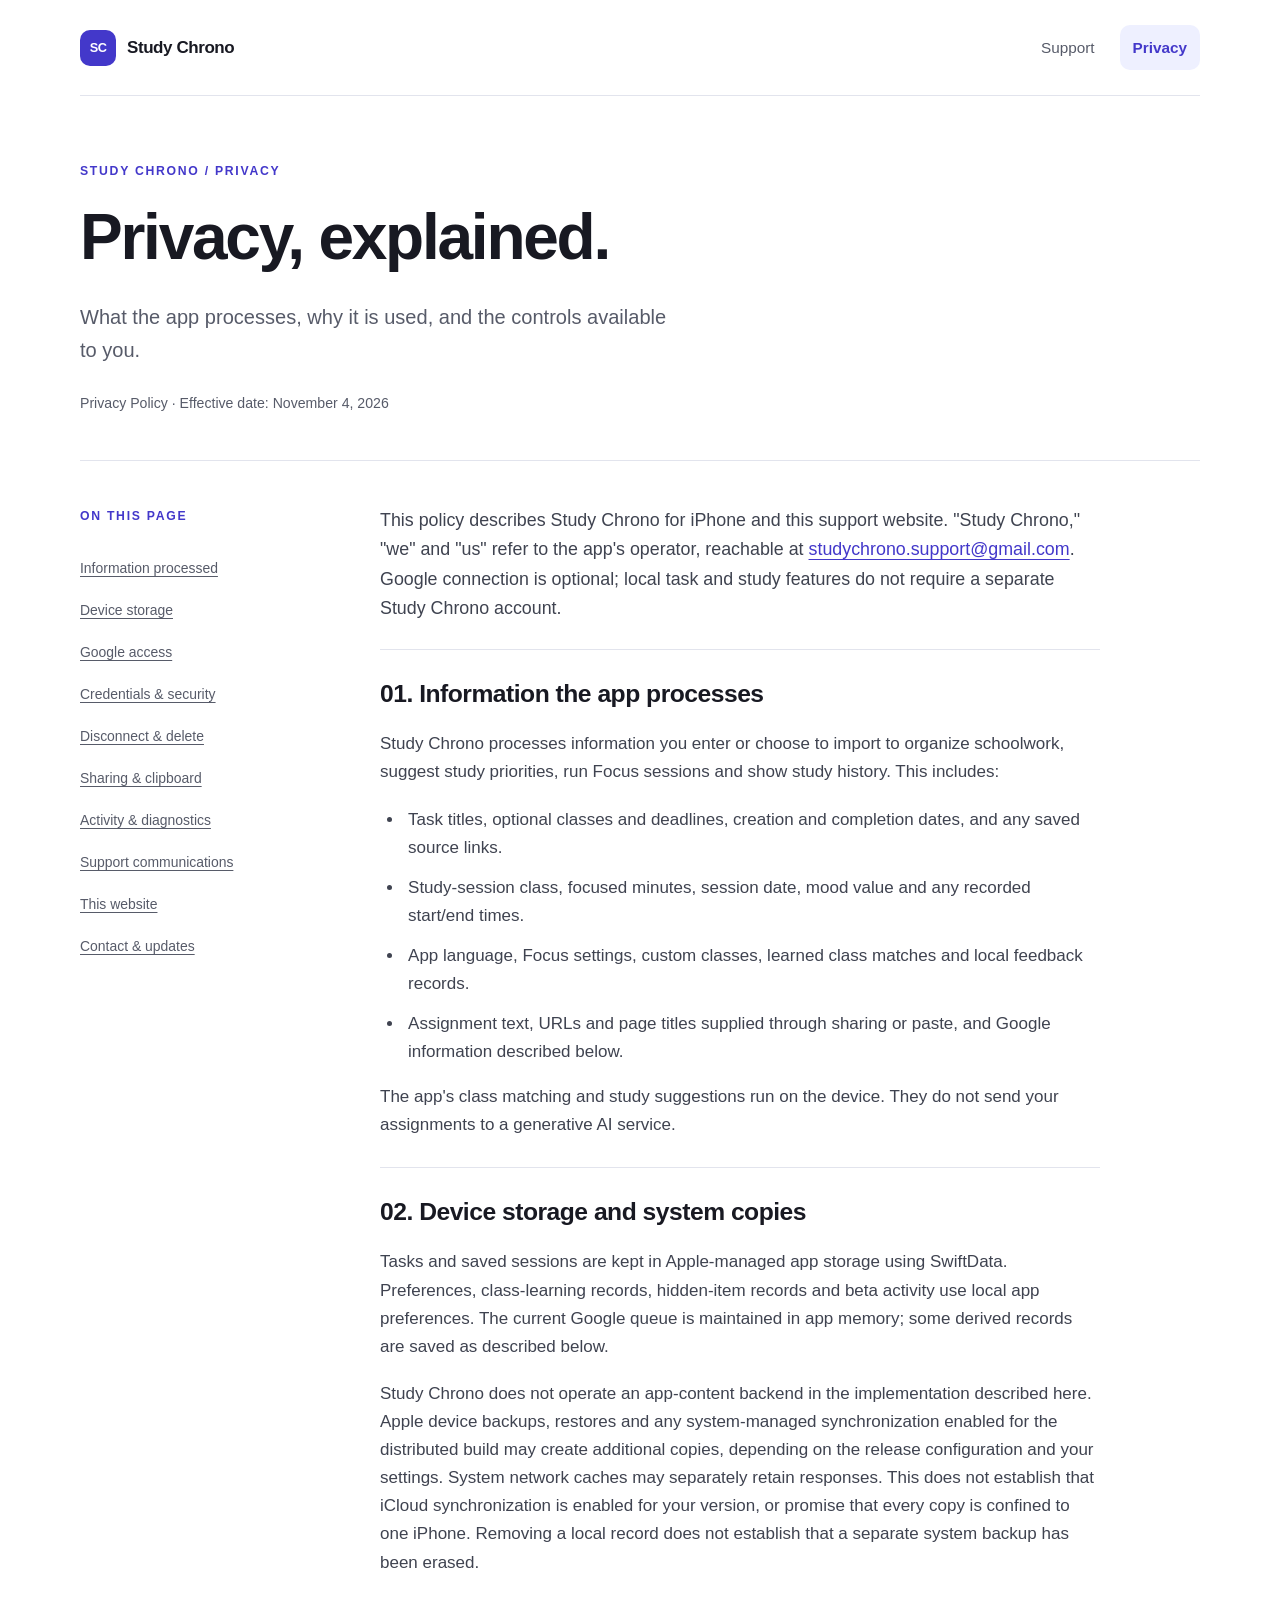
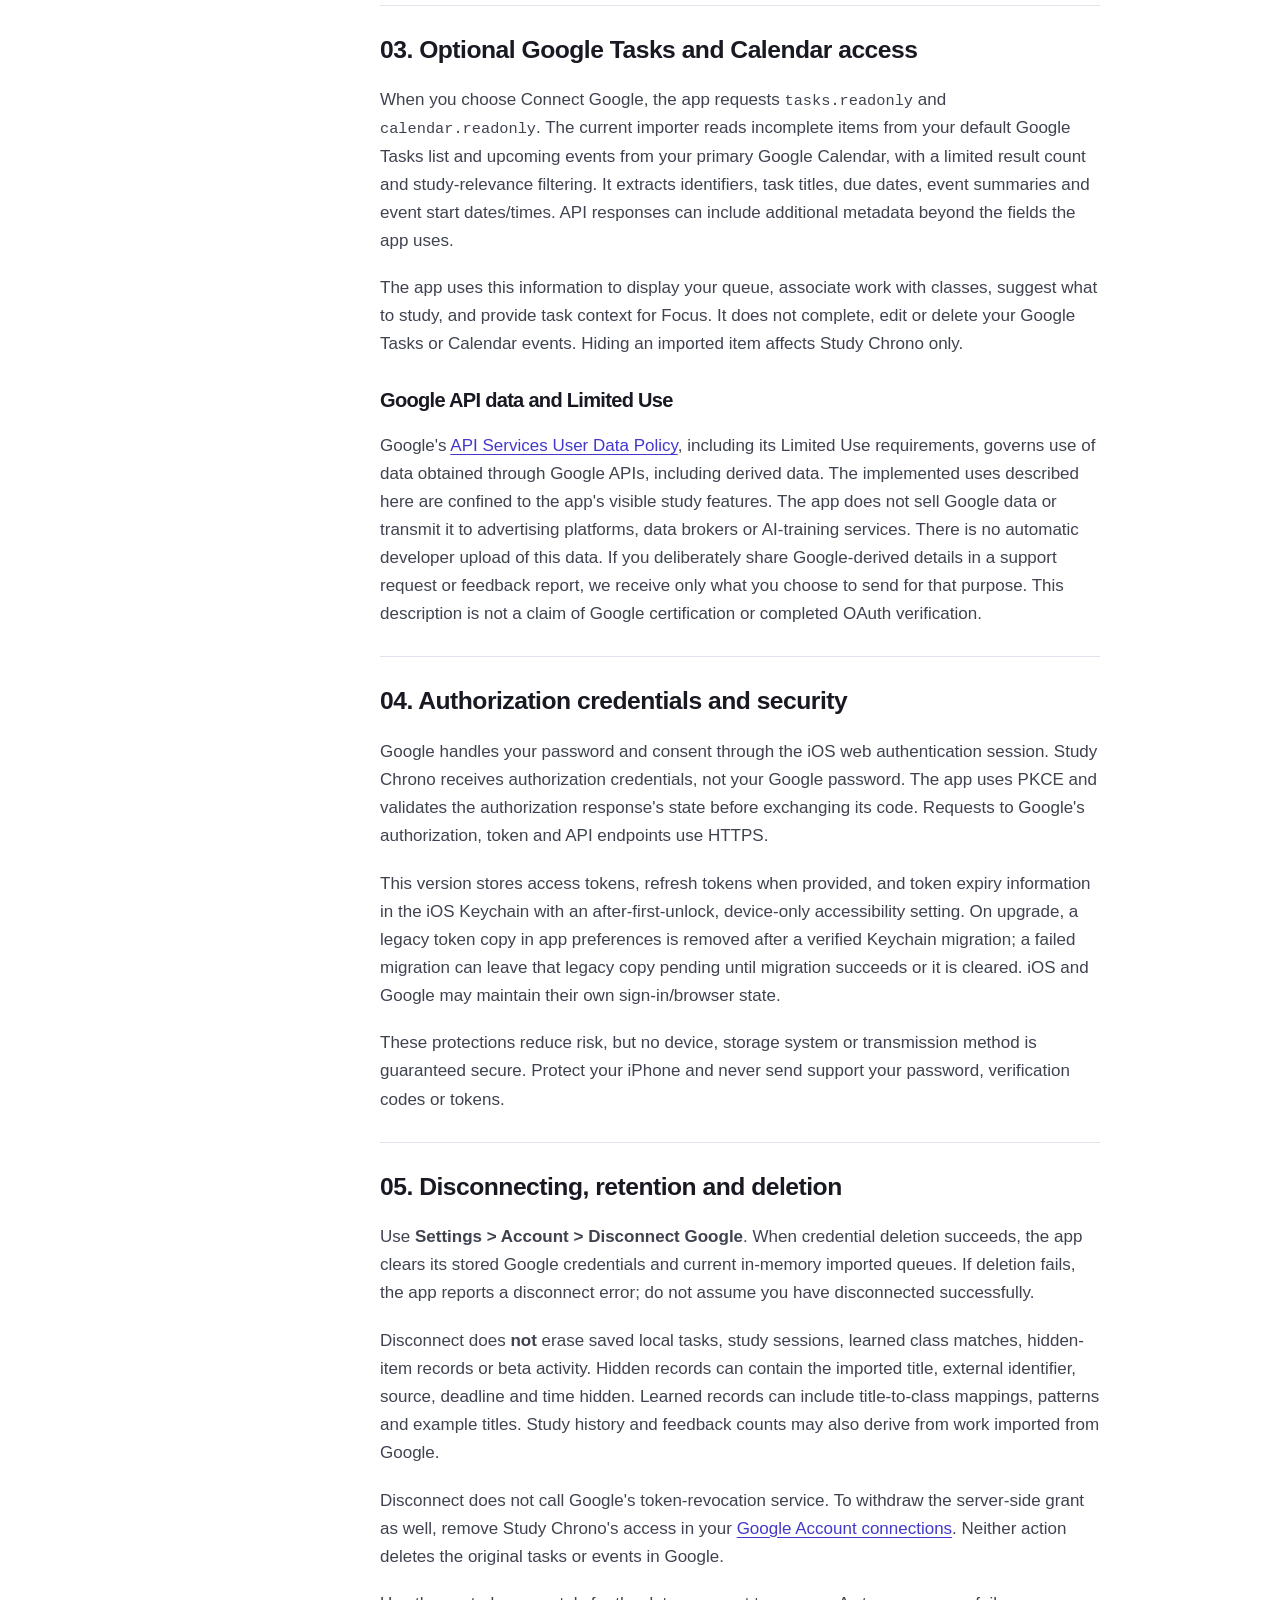
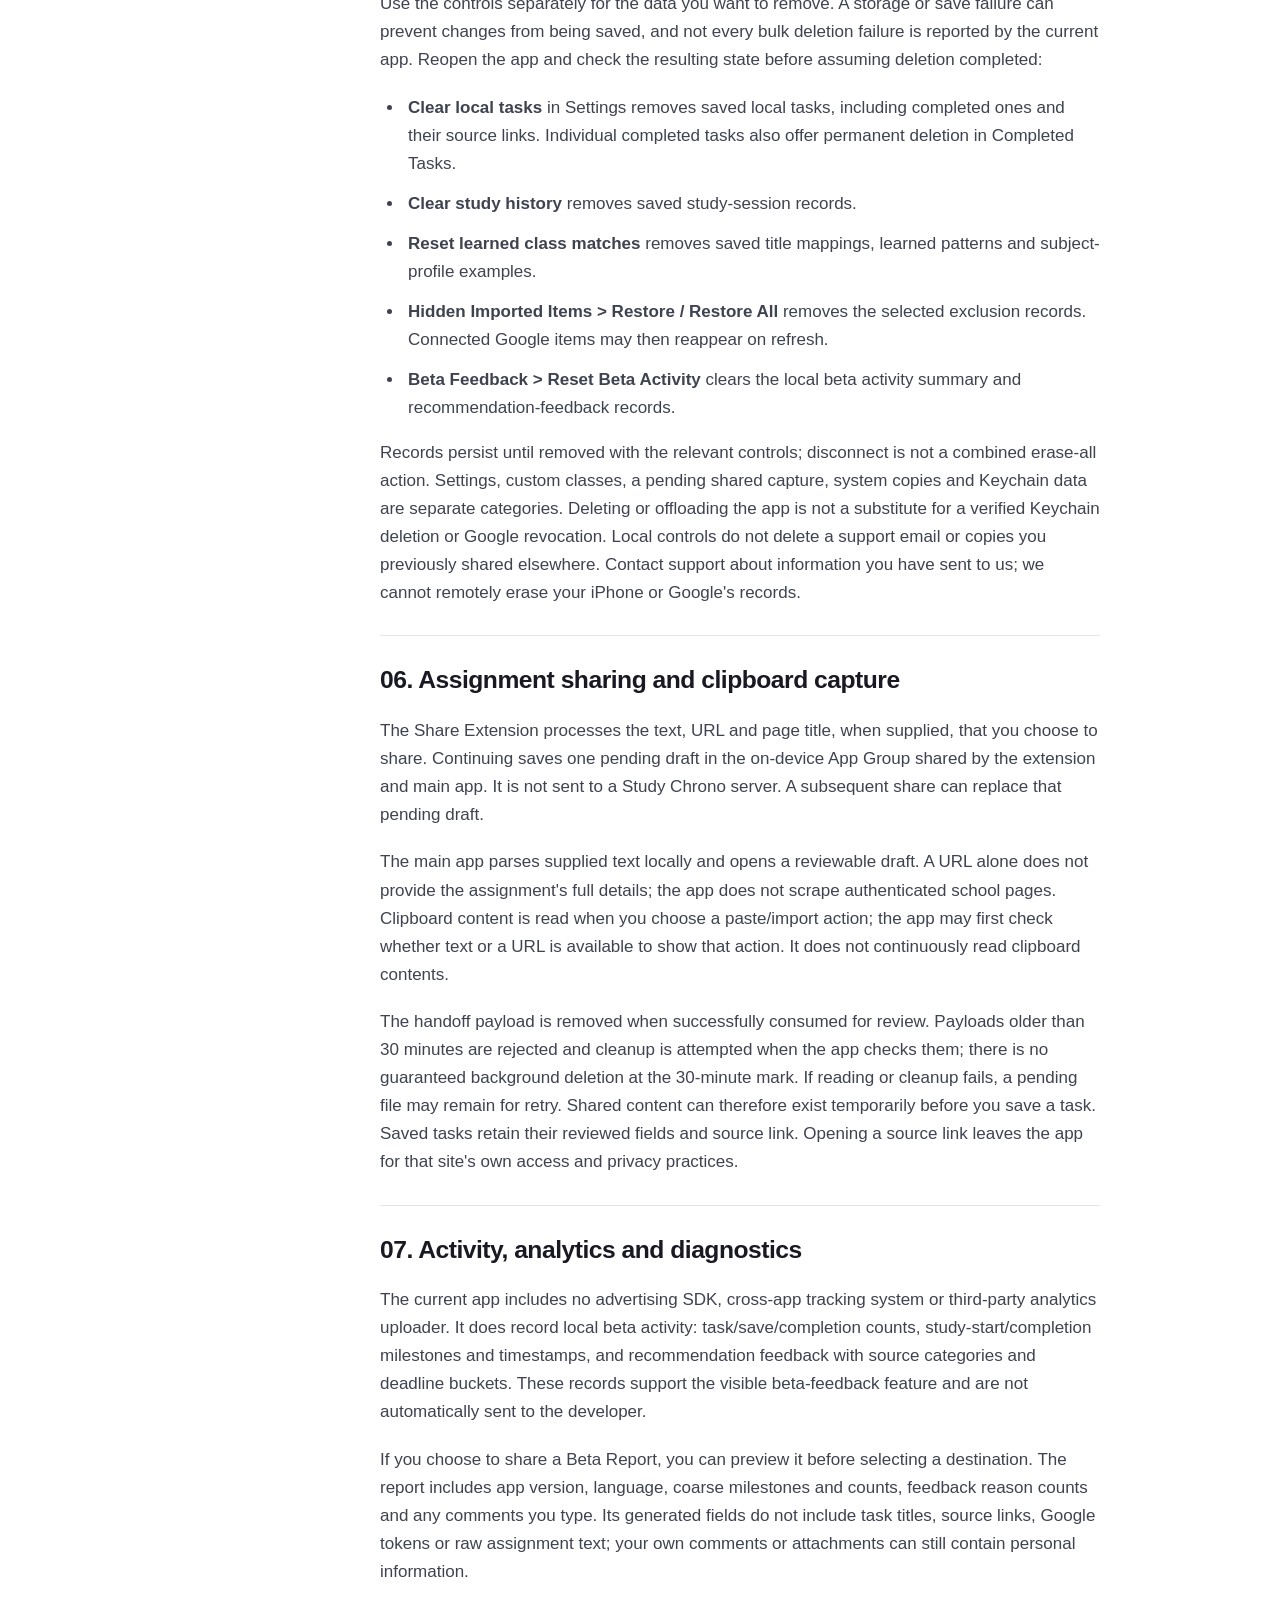
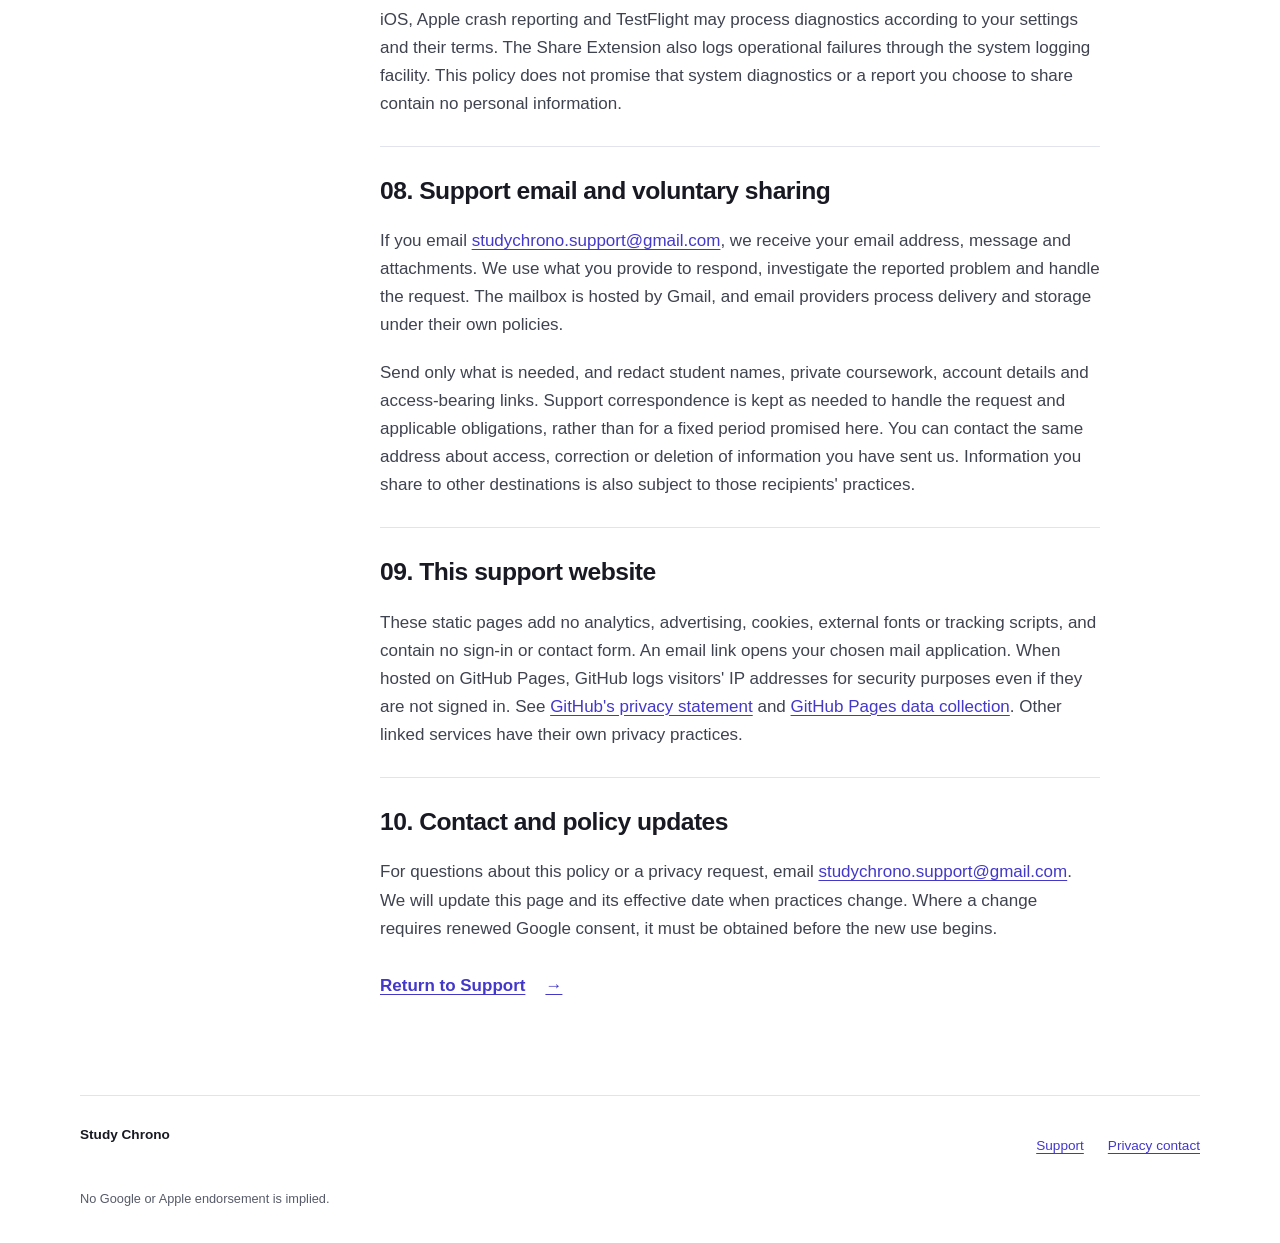
==== privacy.html @ 59947a50 "Publish approved Study Chrono support and privacy pages" ====
<!doctype html>
<html lang="en">
<head>
  <meta charset="utf-8">
  <meta name="viewport" content="width=device-width, initial-scale=1">
  <meta name="description" content="How Study Chrono processes tasks, study sessions, Google data, shared assignments and support communications.">
  <meta name="referrer" content="no-referrer">
  <meta http-equiv="Content-Security-Policy" content="default-src 'none'; style-src 'self'; img-src 'self'; font-src 'none'; script-src 'none'; connect-src 'none'; base-uri 'none'; form-action 'none'">
  <title>Privacy Policy | Study Chrono</title>
  <link rel="stylesheet" href="styles.css">
</head>
<body>
  <a class="skip-link" href="#main">Skip to content</a>
  <header class="site-header wrap"><a class="brand" href="index.html" aria-label="Study Chrono support home"><span class="brand-mark" aria-hidden="true">SC</span>Study Chrono</a><nav aria-label="Main navigation"><a href="index.html">Support</a><a href="privacy.html" aria-current="page">Privacy</a></nav></header>
  <main id="main" tabindex="-1">
    <header class="policy-hero wrap"><p class="eyebrow">Study Chrono / Privacy</p><h1>Privacy, explained.</h1><p class="lede">What the app processes, why it is used, and the controls available to you.</p><p class="policy-meta">Privacy Policy &middot; Effective date: <time datetime="2026-11-04">November 4, 2026</time></p></header>
    <div class="policy-layout wrap">
      <aside class="policy-nav"><nav aria-label="Privacy Policy contents"><p class="eyebrow">On this page</p><a href="#information">Information processed</a><a href="#storage">Device storage</a><a href="#google-data">Google access</a><a href="#credentials">Credentials &amp; security</a><a href="#disconnect">Disconnect &amp; delete</a><a href="#capture">Sharing &amp; clipboard</a><a href="#activity">Activity &amp; diagnostics</a><a href="#support">Support communications</a><a href="#website">This website</a><a href="#updates">Contact &amp; updates</a></nav></aside>
      <article class="policy-body" aria-label="Privacy Policy">
        <p>This policy describes Study Chrono for iPhone and this support website. "Study Chrono," "we" and "us" refer to the app's operator, reachable at <a href="mailto:studychrono.support@gmail.com">studychrono.support@gmail.com</a>. Google connection is optional; local task and study features do not require a separate Study Chrono account.</p>
        <section id="information"><h2>01. Information the app processes</h2><p>Study Chrono processes information you enter or choose to import to organize schoolwork, suggest study priorities, run Focus sessions and show study history. This includes:</p><ul><li>Task titles, optional classes and deadlines, creation and completion dates, and any saved source links.</li><li>Study-session class, focused minutes, session date, mood value and any recorded start/end times.</li><li>App language, Focus settings, custom classes, learned class matches and local feedback records.</li><li>Assignment text, URLs and page titles supplied through sharing or paste, and Google information described below.</li></ul><p>The app's class matching and study suggestions run on the device. They do not send your assignments to a generative AI service.</p></section>
        <section id="storage"><h2>02. Device storage and system copies</h2><p>Tasks and saved sessions are kept in Apple-managed app storage using SwiftData. Preferences, class-learning records, hidden-item records and beta activity use local app preferences. The current Google queue is maintained in app memory; some derived records are saved as described below.</p><p>Study Chrono does not operate an app-content backend in the implementation described here. Apple device backups, restores and any system-managed synchronization enabled for the distributed build may create additional copies, depending on the release configuration and your settings. System network caches may separately retain responses. This does not establish that iCloud synchronization is enabled for your version, or promise that every copy is confined to one iPhone. Removing a local record does not establish that a separate system backup has been erased.</p></section>
        <section id="google-data"><h2>03. Optional Google Tasks and Calendar access</h2><p>When you choose Connect Google, the app requests <code>tasks.readonly</code> and <code>calendar.readonly</code>. The current importer reads incomplete items from your default Google Tasks list and upcoming events from your primary Google Calendar, with a limited result count and study-relevance filtering. It extracts identifiers, task titles, due dates, event summaries and event start dates/times. API responses can include additional metadata beyond the fields the app uses.</p><p>The app uses this information to display your queue, associate work with classes, suggest what to study, and provide task context for Focus. It does not complete, edit or delete your Google Tasks or Calendar events. Hiding an imported item affects Study Chrono only.</p><h3>Google API data and Limited Use</h3><p>Google's <a href="https://developers.google.com/terms/api-services-user-data-policy">API Services User Data Policy</a>, including its Limited Use requirements, governs use of data obtained through Google APIs, including derived data. The implemented uses described here are confined to the app's visible study features. The app does not sell Google data or transmit it to advertising platforms, data brokers or AI-training services. There is no automatic developer upload of this data. If you deliberately share Google-derived details in a support request or feedback report, we receive only what you choose to send for that purpose. This description is not a claim of Google certification or completed OAuth verification.</p></section>
        <section id="credentials"><h2>04. Authorization credentials and security</h2><p>Google handles your password and consent through the iOS web authentication session. Study Chrono receives authorization credentials, not your Google password. The app uses PKCE and validates the authorization response's state before exchanging its code. Requests to Google's authorization, token and API endpoints use HTTPS.</p><p>This version stores access tokens, refresh tokens when provided, and token expiry information in the iOS Keychain with an after-first-unlock, device-only accessibility setting. On upgrade, a legacy token copy in app preferences is removed after a verified Keychain migration; a failed migration can leave that legacy copy pending until migration succeeds or it is cleared. iOS and Google may maintain their own sign-in/browser state.</p><p>These protections reduce risk, but no device, storage system or transmission method is guaranteed secure. Protect your iPhone and never send support your password, verification codes or tokens.</p></section>
        <section id="disconnect"><h2>05. Disconnecting, retention and deletion</h2><p>Use <strong>Settings &gt; Account &gt; Disconnect Google</strong>. When credential deletion succeeds, the app clears its stored Google credentials and current in-memory imported queues. If deletion fails, the app reports a disconnect error; do not assume you have disconnected successfully.</p><p>Disconnect does <strong>not</strong> erase saved local tasks, study sessions, learned class matches, hidden-item records or beta activity. Hidden records can contain the imported title, external identifier, source, deadline and time hidden. Learned records can include title-to-class mappings, patterns and example titles. Study history and feedback counts may also derive from work imported from Google.</p><p>Disconnect does not call Google's token-revocation service. To withdraw the server-side grant as well, remove Study Chrono's access in your <a href="https://myaccount.google.com/connections">Google Account connections</a>. Neither action deletes the original tasks or events in Google.</p><p>Use the controls separately for the data you want to remove. A storage or save failure can prevent changes from being saved, and not every bulk deletion failure is reported by the current app. Reopen the app and check the resulting state before assuming deletion completed:</p><ul><li><strong>Clear local tasks</strong> in Settings removes saved local tasks, including completed ones and their source links. Individual completed tasks also offer permanent deletion in Completed Tasks.</li><li><strong>Clear study history</strong> removes saved study-session records.</li><li><strong>Reset learned class matches</strong> removes saved title mappings, learned patterns and subject-profile examples.</li><li><strong>Hidden Imported Items &gt; Restore / Restore All</strong> removes the selected exclusion records. Connected Google items may then reappear on refresh.</li><li><strong>Beta Feedback &gt; Reset Beta Activity</strong> clears the local beta activity summary and recommendation-feedback records.</li></ul><p>Records persist until removed with the relevant controls; disconnect is not a combined erase-all action. Settings, custom classes, a pending shared capture, system copies and Keychain data are separate categories. Deleting or offloading the app is not a substitute for a verified Keychain deletion or Google revocation. Local controls do not delete a support email or copies you previously shared elsewhere. Contact support about information you have sent to us; we cannot remotely erase your iPhone or Google's records.</p></section>
        <section id="capture"><h2>06. Assignment sharing and clipboard capture</h2><p>The Share Extension processes the text, URL and page title, when supplied, that you choose to share. Continuing saves one pending draft in the on-device App Group shared by the extension and main app. It is not sent to a Study Chrono server. A subsequent share can replace that pending draft.</p><p>The main app parses supplied text locally and opens a reviewable draft. A URL alone does not provide the assignment's full details; the app does not scrape authenticated school pages. Clipboard content is read when you choose a paste/import action; the app may first check whether text or a URL is available to show that action. It does not continuously read clipboard contents.</p><p>The handoff payload is removed when successfully consumed for review. Payloads older than 30 minutes are rejected and cleanup is attempted when the app checks them; there is no guaranteed background deletion at the 30-minute mark. If reading or cleanup fails, a pending file may remain for retry. Shared content can therefore exist temporarily before you save a task. Saved tasks retain their reviewed fields and source link. Opening a source link leaves the app for that site's own access and privacy practices.</p></section>
        <section id="activity"><h2>07. Activity, analytics and diagnostics</h2><p>The current app includes no advertising SDK, cross-app tracking system or third-party analytics uploader. It does record local beta activity: task/save/completion counts, study-start/completion milestones and timestamps, and recommendation feedback with source categories and deadline buckets. These records support the visible beta-feedback feature and are not automatically sent to the developer.</p><p>If you choose to share a Beta Report, you can preview it before selecting a destination. The report includes app version, language, coarse milestones and counts, feedback reason counts and any comments you type. Its generated fields do not include task titles, source links, Google tokens or raw assignment text; your own comments or attachments can still contain personal information.</p><p>iOS, Apple crash reporting and TestFlight may process diagnostics according to your settings and their terms. The Share Extension also logs operational failures through the system logging facility. This policy does not promise that system diagnostics or a report you choose to share contain no personal information.</p></section>
        <section id="support"><h2>08. Support email and voluntary sharing</h2><p>If you email <a href="mailto:studychrono.support@gmail.com">studychrono.support@gmail.com</a>, we receive your email address, message and attachments. We use what you provide to respond, investigate the reported problem and handle the request. The mailbox is hosted by Gmail, and email providers process delivery and storage under their own policies.</p><p>Send only what is needed, and redact student names, private coursework, account details and access-bearing links. Support correspondence is kept as needed to handle the request and applicable obligations, rather than for a fixed period promised here. You can contact the same address about access, correction or deletion of information you have sent us. Information you share to other destinations is also subject to those recipients' practices.</p></section>
        <section id="website"><h2>09. This support website</h2><p>These static pages add no analytics, advertising, cookies, external fonts or tracking scripts, and contain no sign-in or contact form. An email link opens your chosen mail application. When hosted on GitHub Pages, GitHub logs visitors' IP addresses for security purposes even if they are not signed in. See <a href="https://docs.github.com/en/site-policy/privacy-policies/github-general-privacy-statement">GitHub's privacy statement</a> and <a href="https://docs.github.com/en/pages/getting-started-with-github-pages/what-is-github-pages#data-collection">GitHub Pages data collection</a>. Other linked services have their own privacy practices.</p></section>
        <section id="updates"><h2>10. Contact and policy updates</h2><p>For questions about this policy or a privacy request, email <a href="mailto:studychrono.support@gmail.com">studychrono.support@gmail.com</a>. We will update this page and its effective date when practices change. Where a change requires renewed Google consent, it must be obtained before the new use begins.</p><p><a class="text-link" href="index.html">Return to Support <span aria-hidden="true">&#8594;</span></a></p></section>
      </article>
    </div>
  </main>
  <footer class="site-footer wrap"><span>Study Chrono</span><div><a href="index.html">Support</a><a href="mailto:studychrono.support@gmail.com">Privacy contact</a></div><p>No Google or Apple endorsement is implied.</p></footer>
</body>
</html>
---- styles.css ----
:root {
  color-scheme: light;
  --ink: #181922;
  --muted: #575b69;
  --indigo: #4338ca;
  --indigo-hover: #312e81;
  --line: #e2e4ed;
  --soft: #f6f7fc;
  --radius: 20px;
  font-family: -apple-system, BlinkMacSystemFont, "Segoe UI", ui-sans-serif, sans-serif;
  font-size: 17px;
  line-height: 1.65;
  background: #fff;
  color: var(--ink);
  -webkit-text-size-adjust: 100%;
}
* { box-sizing: border-box; }
body { margin: 0; }
a { color: var(--indigo); text-underline-offset: .2em; overflow-wrap: anywhere; }
a:hover { color: var(--indigo-hover); }
a:focus-visible, summary:focus-visible { outline: 3px solid var(--indigo); outline-offset: 5px; border-radius: 4px; }
h1, h2, h3, p { margin-top: 0; }
h1, h2, h3 { line-height: 1.15; letter-spacing: -.035em; }
h1 { font-size: clamp(2.5rem, 5.5vw, 4.5rem); font-weight: 700; margin-bottom: 1.5rem; }
h2 { font-size: clamp(1.6rem, 3vw, 2.2rem); font-weight: 650; }
h3 { font-size: 1.18rem; font-weight: 650; margin-top: 1.8rem; }
p { margin-bottom: 1.15rem; }
ul, ol { padding-left: 1.4rem; }
li { padding-left: .25rem; margin-bottom: .7rem; }
strong { font-weight: 650; }
code { font-size: .9em; overflow-wrap: anywhere; }
.wrap { width: min(1120px, calc(100% - 80px)); margin-inline: auto; }
.site-header { display: flex; align-items: center; justify-content: space-between; gap: 1.2rem; padding-block: 25px; border-bottom: 1px solid var(--line); }
.brand { display: inline-flex; gap: 11px; align-items: center; text-decoration: none; font-weight: 700; color: var(--ink); letter-spacing: -.025em; min-height: 44px; }
.brand-mark { display: grid; place-items: center; width: 36px; height: 36px; background: var(--indigo); color: #fff; border-radius: 10px; font-size: .75rem; letter-spacing: -.04em; }
.site-header nav { display: flex; gap: 12px; flex-wrap: wrap; }
.site-header nav a { padding: 10px 13px; min-height: 44px; text-decoration: none; font-size: .9rem; color: var(--muted); }
.site-header nav a[aria-current] { background: #eef0ff; color: var(--indigo); border-radius: 10px; font-weight: 600; }
.skip-link { position: absolute; z-index: 5; top: 8px; left: 8px; padding: 10px 18px; background: #fff; transform: translateY(-160%); }
.skip-link:focus { transform: none; }
.review-notice { margin-top: 20px; padding: 12px 16px; border: 1px solid #dce0f2; border-radius: 10px; font-size: .8rem; color: #444960; background: #fafaff; }
.eyebrow { color: var(--indigo); font-size: .72rem; text-transform: uppercase; letter-spacing: .14em; font-weight: 700; margin-bottom: 20px; }
.hero { display: grid; grid-template-columns: 1.65fr 1fr; gap: 70px; padding-block: 85px 90px; background: radial-gradient(ellipse at 20% 15%, #f7f7ff 0, transparent 65%); }
.hero-copy { max-width: 660px; }
.lede { font-size: 1.18rem; color: var(--muted); line-height: 1.65; max-width: 600px; }
.button { display: inline-flex; align-items: center; justify-content: space-between; gap: 28px; padding: 14px 22px; min-height: 50px; background: var(--indigo); border: 1px solid var(--indigo); border-radius: 11px; color: #fff; font-size: .9rem; font-weight: 600; text-decoration: none; }
.button:hover { background: var(--indigo-hover); color: #fff; }
.button span { font-size: 1.3rem; }
.button-secondary { background: #fff; color: var(--indigo); flex-shrink: 0; }
.email-address { margin: 16px 0 0; font-size: .84rem; }
.email-address a { color: var(--muted); }
.hero-aside { border-left: 1px solid var(--line); padding: 26px 0 0 30px; align-self: center; }
.hero-aside h2 { font-size: 1.4rem; margin-bottom: 18px; }
.hero-aside a { display: flex; justify-content: space-between; gap: 16px; padding-block: 14px; border-bottom: 1px solid var(--line); text-decoration: none; font-size: .9rem; color: var(--ink); }
.hero-aside a:hover { color: var(--indigo); }
.help-section { padding-bottom: 80px; }
.section-heading { margin-bottom: 32px; }
.section-heading .eyebrow { margin-bottom: 12px; }
.help-list { border-top: 1px solid var(--line); }
details { border-bottom: 1px solid var(--line); scroll-margin-top: 24px; }
summary { list-style: none; display: flex; align-items: center; gap: 26px; min-height: 86px; padding: 20px 4px; cursor: pointer; font-size: 1.15rem; font-weight: 600; letter-spacing: -.02em; }
summary::-webkit-details-marker { display: none; }
.topic-number { color: var(--muted); font-size: .72rem; font-variant-numeric: tabular-nums; font-weight: 500; letter-spacing: .04em; }
.expand { margin-left: auto; color: var(--indigo); font-size: 1.65rem; font-weight: 400; flex-shrink: 0; }
details[open] .expand { transform: rotate(45deg); }
.answer { padding: 0 45px 22px 50px; max-width: 880px; color: var(--muted); }
.answer strong { color: var(--ink); }
.report-section { border-top: 1px solid var(--line); padding-block: 65px; display: grid; grid-template-columns: 1fr 1.5fr; gap: 90px; }
.report-section p { color: var(--muted); }
.steps { margin-top: 0; }
.steps li { padding-left: 10px; margin-bottom: 18px; }
.safety-note { border-left: 3px solid #a9a4e9; padding: 3px 0 3px 18px; font-size: .9rem; }
.text-link { display: inline-flex; align-items: center; gap: 20px; padding-block: 10px; min-height: 44px; font-weight: 600; }
.privacy-callout { display: flex; align-items: center; gap: 40px; justify-content: space-between; background: var(--soft); padding: 35px 40px; border-radius: var(--radius); margin-bottom: 64px; }
.privacy-callout h2 { font-size: 1.5rem; margin-bottom: 12px; }
.privacy-callout p { color: var(--muted); font-size: .93rem; margin-bottom: 0; }
.privacy-callout .eyebrow { color: var(--indigo); margin-bottom: 12px; }
.site-footer { border-top: 1px solid var(--line); padding-block: 28px 35px; display: flex; justify-content: space-between; flex-wrap: wrap; gap: 20px; font-size: .8rem; }
.site-footer > span { font-weight: 600; }
.site-footer > div { display: flex; flex-wrap: wrap; gap: 24px; }
.site-footer a { min-height: 44px; display: inline-flex; align-items: center; }
.site-footer p { width: 100%; color: var(--muted); font-size: .75rem; margin-bottom: 0; }
.policy-hero { padding-block: 65px 45px; border-bottom: 1px solid var(--line); }
.policy-hero h1 { font-size: clamp(2.6rem, 5vw, 4rem); }
.policy-meta { color: var(--muted); font-size: .83rem; margin-top: 25px; margin-bottom: 0; }
.policy-layout { display: grid; grid-template-columns: 235px minmax(0, 1fr); gap: 65px; padding-block: 45px 65px; }
.policy-nav nav { display: grid; align-content: start; gap: 3px; }
.policy-nav a { font-size: .82rem; padding-block: 8px; color: var(--muted); }
.policy-nav a:hover { color: var(--indigo); }
.policy-body { max-width: 720px; }
.policy-body > p { font-size: 1.05rem; }
.policy-body section { padding-top: 28px; margin-top: 28px; border-top: 1px solid var(--line); scroll-margin-top: 20px; }
.policy-body section:first-of-type { margin-top: 25px; }
.policy-body h2 { font-size: 1.45rem; line-height: 1.3; letter-spacing: -.02em; }
.policy-body p, .policy-body li { color: #3f4350; }
@media (max-width: 820px) {
  .wrap { width: calc(100% - 44px); }
  .hero { grid-template-columns: 1fr; gap: 30px; padding-block: 52px; }
  .hero-aside { border-left: 0; border-top: 1px solid var(--line); padding: 28px 0 0; }
  .hero-aside .eyebrow { margin-bottom: 12px; }
  .report-section { grid-template-columns: 1fr; gap: 15px; padding-block: 42px; }
  .privacy-callout { flex-direction: column; align-items: start; padding: 28px; gap: 25px; }
  .policy-layout { grid-template-columns: 1fr; gap: 30px; }
  .policy-nav nav { display: flex; flex-wrap: wrap; gap: 3px 18px; }
  .policy-nav .eyebrow { width: 100%; margin-bottom: 10px; }
  .policy-body { max-width: none; }
}
@media (max-width: 440px) {
  .site-header { flex-wrap: wrap; gap: 8px; padding-block: 18px 14px; }
  .site-header nav { margin-left: -13px; }
  .hero { padding-top: 38px; }
  .review-notice { font-size: .76rem; }
  .answer { padding-left: 0; padding-right: 0; }
  summary { gap: 16px; font-size: 1.05rem; }
  .privacy-callout { padding: 24px; }
  .button { gap: 15px; max-width: 100%; }
  .policy-hero { padding-top: 42px; }
}
@media (prefers-reduced-motion: reduce) { *, *::before, *::after { scroll-behavior: auto !important; } }
@media print { .site-header, .review-notice, .policy-nav, .site-footer, .skip-link { display: none; } .wrap { width: 100%; } .policy-layout { display: block; } a { color: inherit; } details { break-inside: avoid; } }
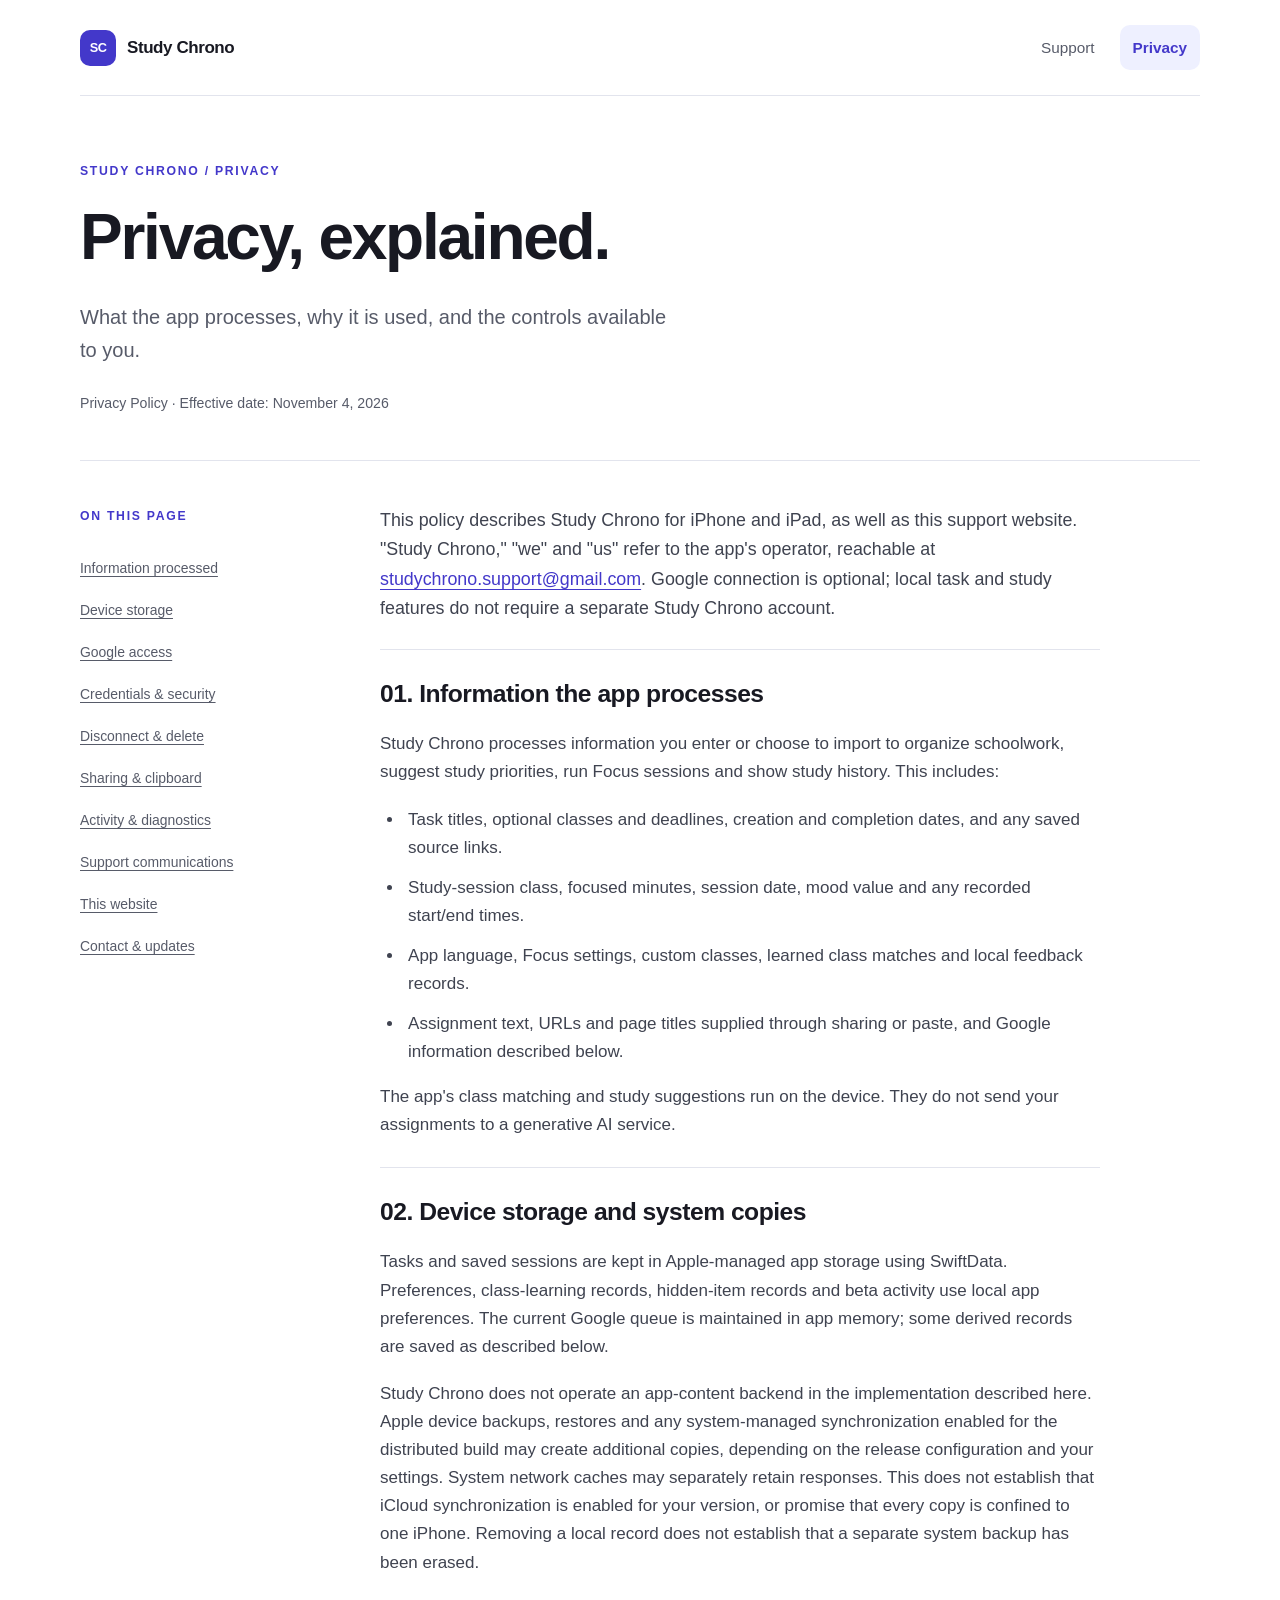
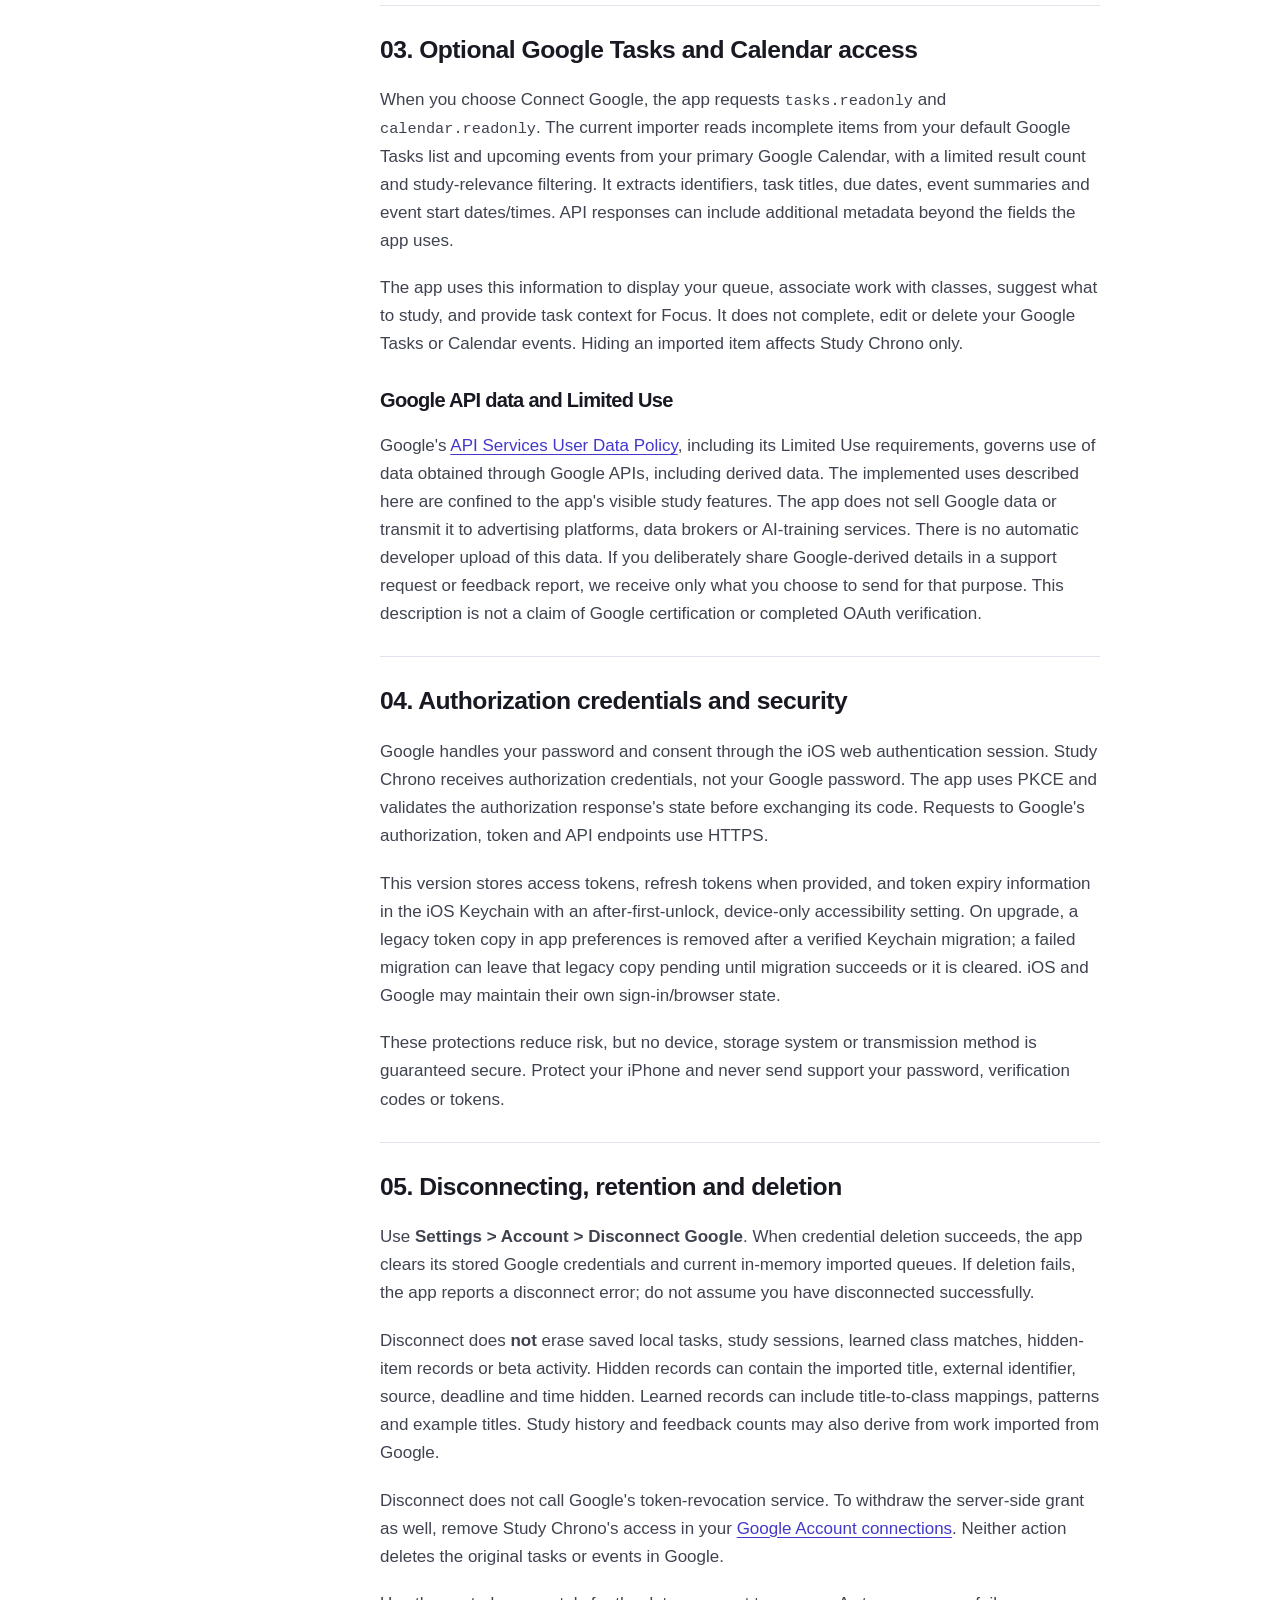
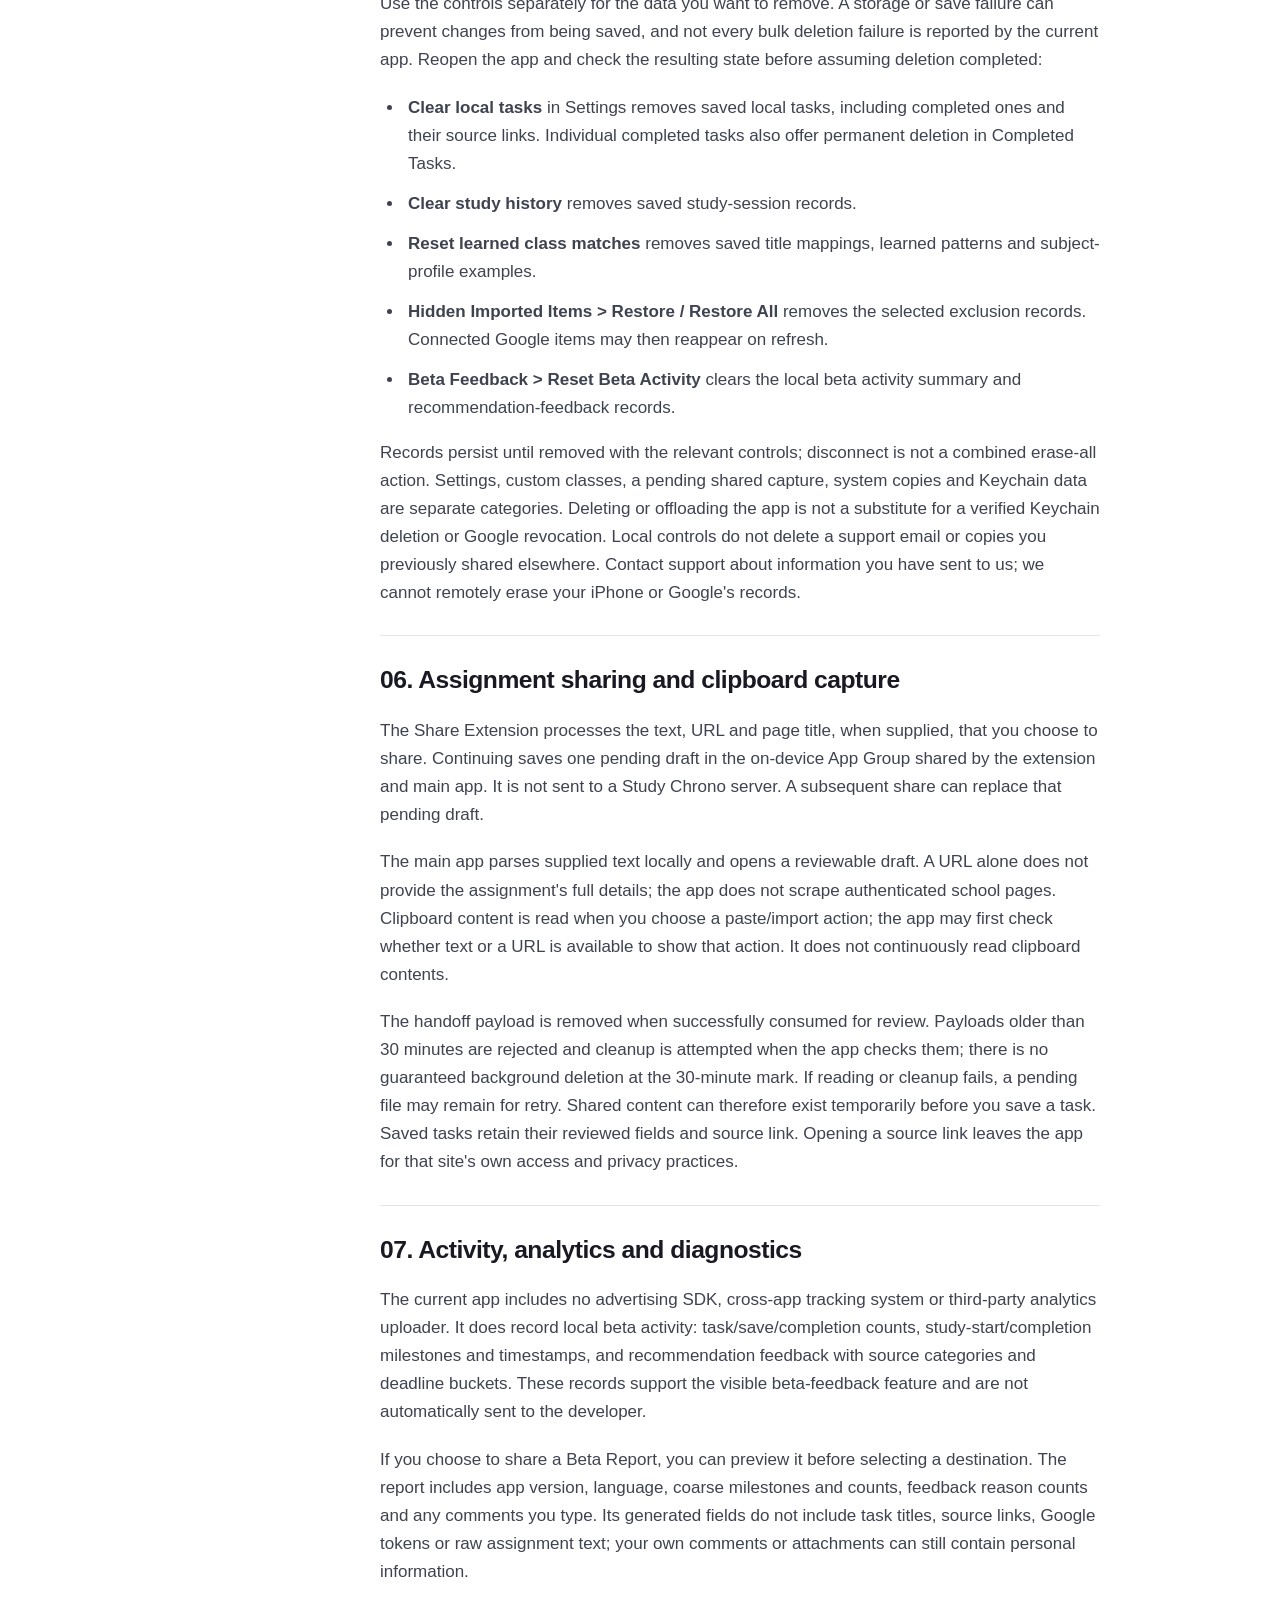
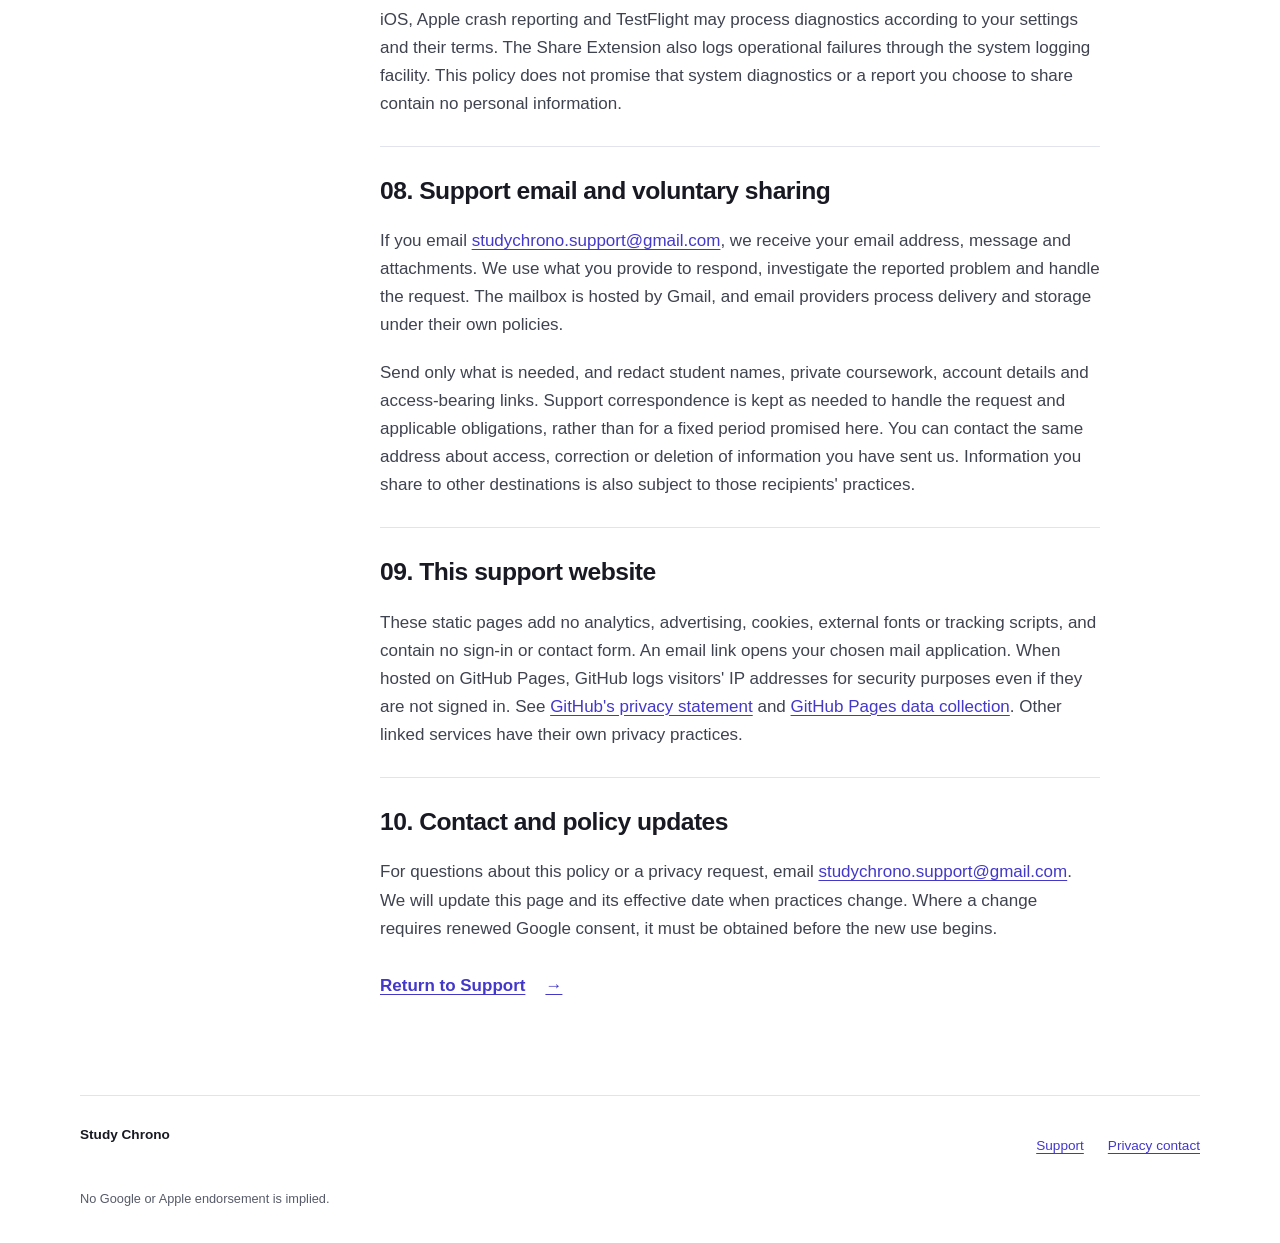
==== commit 309039aa: "Clarify iPad coverage in privacy policy" ====
--- a/privacy.html
+++ b/privacy.html
@@ -17,7 +17,7 @@
     <div class="policy-layout wrap">
       <aside class="policy-nav"><nav aria-label="Privacy Policy contents"><p class="eyebrow">On this page</p><a href="#information">Information processed</a><a href="#storage">Device storage</a><a href="#google-data">Google access</a><a href="#credentials">Credentials &amp; security</a><a href="#disconnect">Disconnect &amp; delete</a><a href="#capture">Sharing &amp; clipboard</a><a href="#activity">Activity &amp; diagnostics</a><a href="#support">Support communications</a><a href="#website">This website</a><a href="#updates">Contact &amp; updates</a></nav></aside>
       <article class="policy-body" aria-label="Privacy Policy">
-        <p>This policy describes Study Chrono for iPhone and this support website. "Study Chrono," "we" and "us" refer to the app's operator, reachable at <a href="mailto:studychrono.support@gmail.com">studychrono.support@gmail.com</a>. Google connection is optional; local task and study features do not require a separate Study Chrono account.</p>
+        <p>This policy describes Study Chrono for iPhone and iPad, as well as this support website. "Study Chrono," "we" and "us" refer to the app's operator, reachable at <a href="mailto:studychrono.support@gmail.com">studychrono.support@gmail.com</a>. Google connection is optional; local task and study features do not require a separate Study Chrono account.</p>
         <section id="information"><h2>01. Information the app processes</h2><p>Study Chrono processes information you enter or choose to import to organize schoolwork, suggest study priorities, run Focus sessions and show study history. This includes:</p><ul><li>Task titles, optional classes and deadlines, creation and completion dates, and any saved source links.</li><li>Study-session class, focused minutes, session date, mood value and any recorded start/end times.</li><li>App language, Focus settings, custom classes, learned class matches and local feedback records.</li><li>Assignment text, URLs and page titles supplied through sharing or paste, and Google information described below.</li></ul><p>The app's class matching and study suggestions run on the device. They do not send your assignments to a generative AI service.</p></section>
         <section id="storage"><h2>02. Device storage and system copies</h2><p>Tasks and saved sessions are kept in Apple-managed app storage using SwiftData. Preferences, class-learning records, hidden-item records and beta activity use local app preferences. The current Google queue is maintained in app memory; some derived records are saved as described below.</p><p>Study Chrono does not operate an app-content backend in the implementation described here. Apple device backups, restores and any system-managed synchronization enabled for the distributed build may create additional copies, depending on the release configuration and your settings. System network caches may separately retain responses. This does not establish that iCloud synchronization is enabled for your version, or promise that every copy is confined to one iPhone. Removing a local record does not establish that a separate system backup has been erased.</p></section>
         <section id="google-data"><h2>03. Optional Google Tasks and Calendar access</h2><p>When you choose Connect Google, the app requests <code>tasks.readonly</code> and <code>calendar.readonly</code>. The current importer reads incomplete items from your default Google Tasks list and upcoming events from your primary Google Calendar, with a limited result count and study-relevance filtering. It extracts identifiers, task titles, due dates, event summaries and event start dates/times. API responses can include additional metadata beyond the fields the app uses.</p><p>The app uses this information to display your queue, associate work with classes, suggest what to study, and provide task context for Focus. It does not complete, edit or delete your Google Tasks or Calendar events. Hiding an imported item affects Study Chrono only.</p><h3>Google API data and Limited Use</h3><p>Google's <a href="https://developers.google.com/terms/api-services-user-data-policy">API Services User Data Policy</a>, including its Limited Use requirements, governs use of data obtained through Google APIs, including derived data. The implemented uses described here are confined to the app's visible study features. The app does not sell Google data or transmit it to advertising platforms, data brokers or AI-training services. There is no automatic developer upload of this data. If you deliberately share Google-derived details in a support request or feedback report, we receive only what you choose to send for that purpose. This description is not a claim of Google certification or completed OAuth verification.</p></section>
